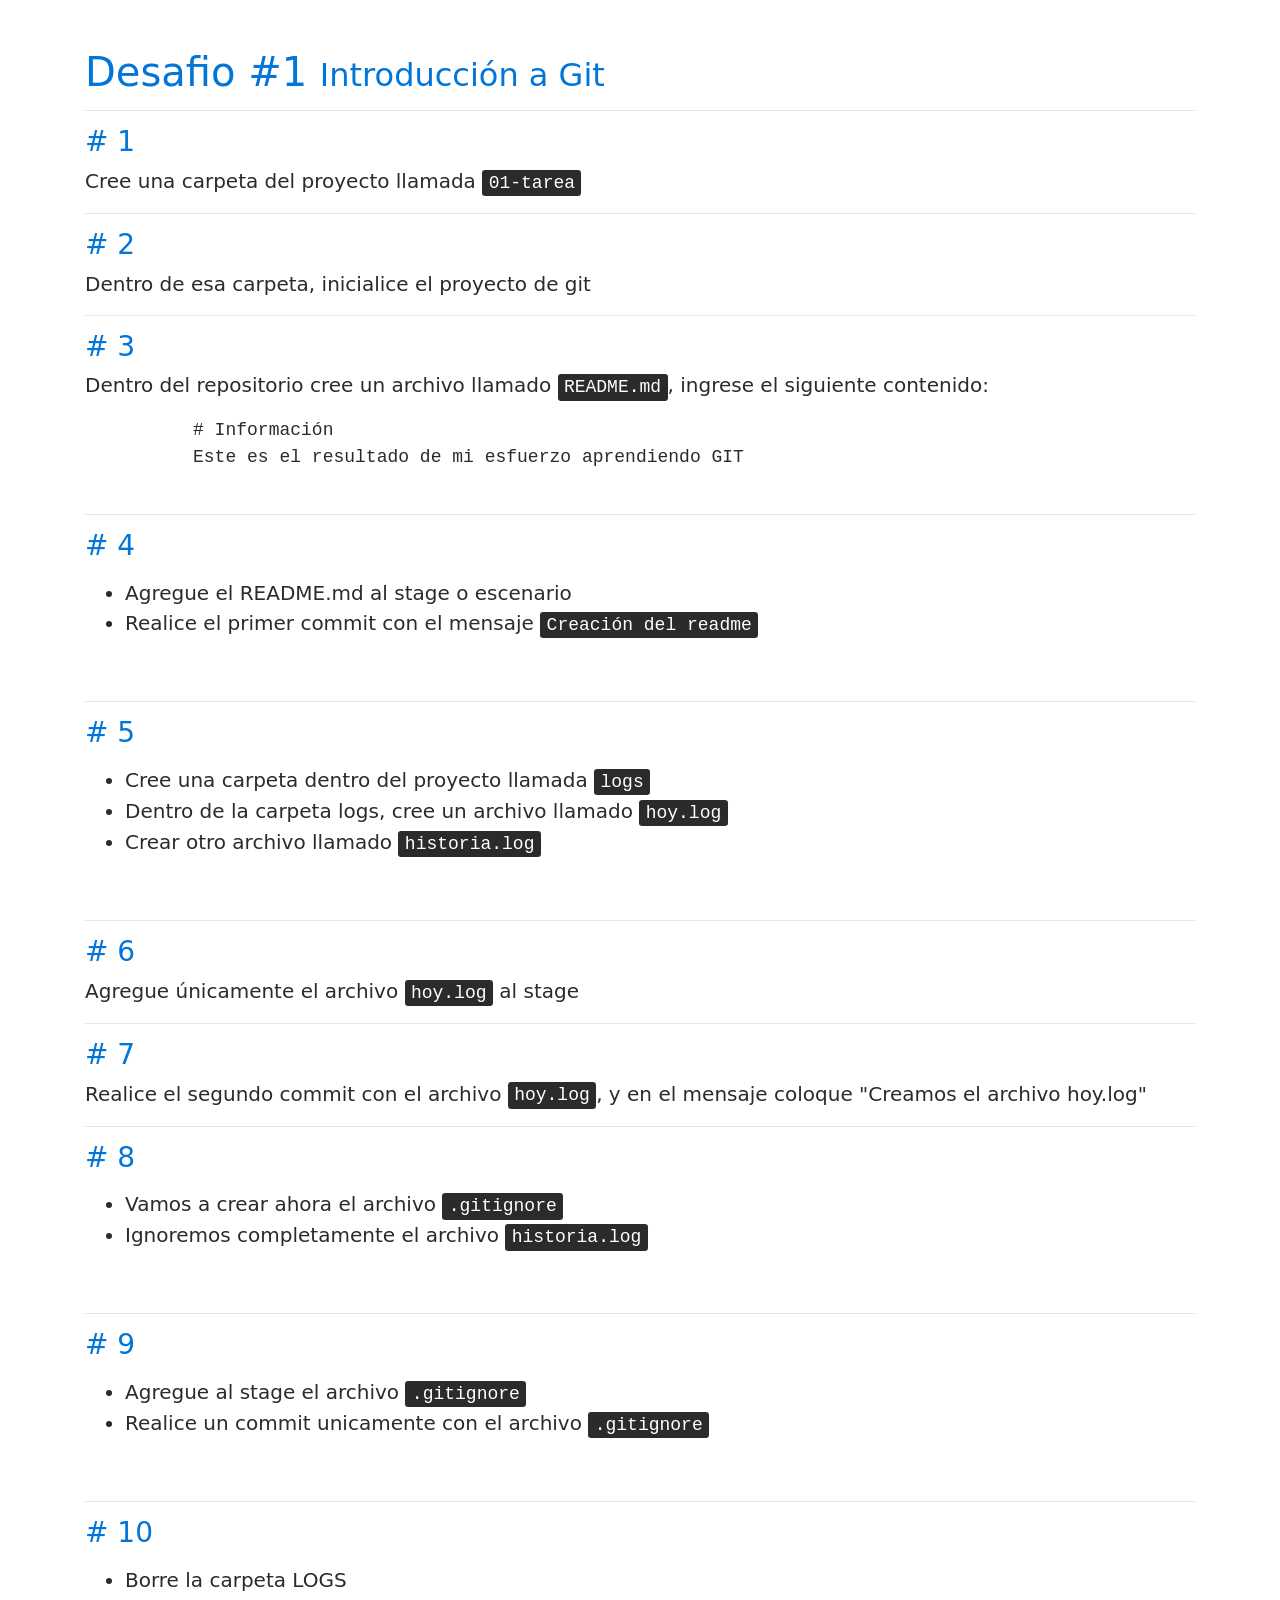
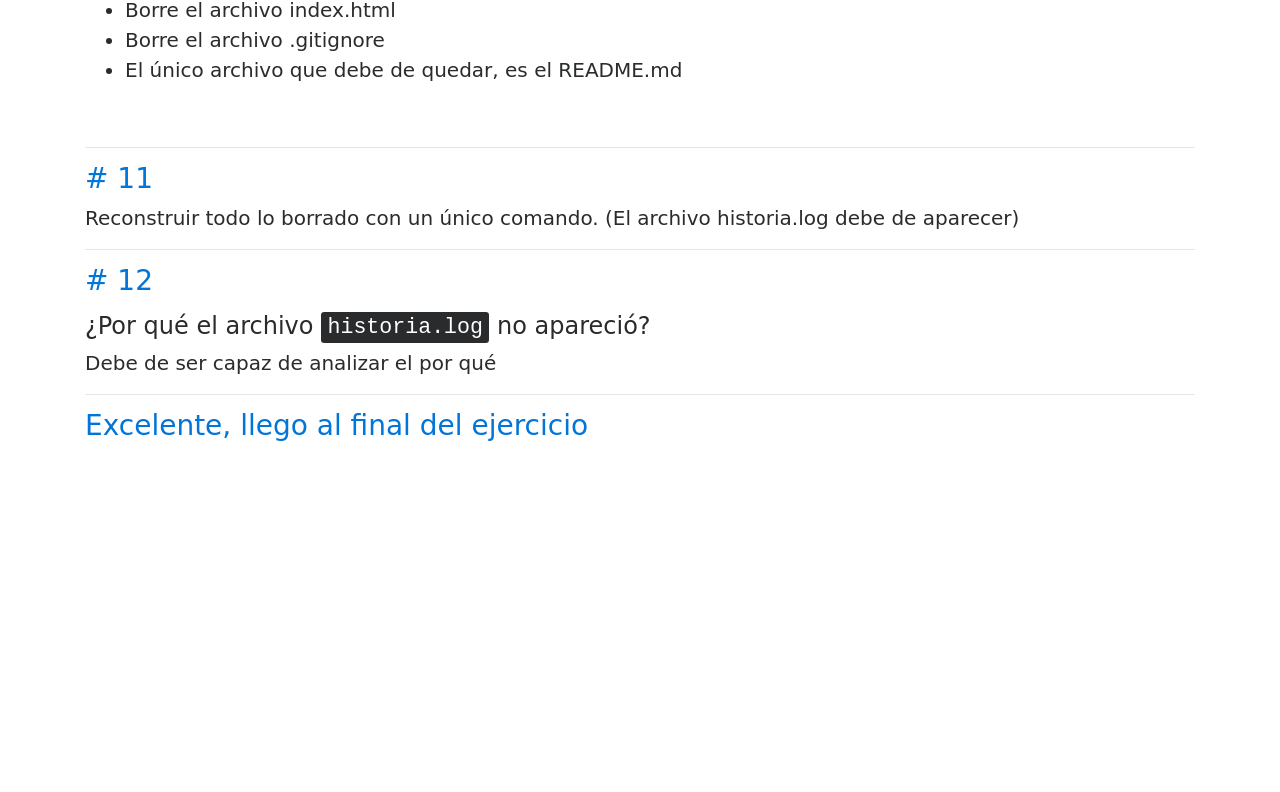
==== 02/index.html @ e8dbd86b "Init Bootcamp-1-Challenge" ====
<!DOCTYPE html>
<html>
  <head>
    <meta charset="utf-8">
    <meta name="viewport" content="width=device-width, initial-scale=1.0">

    <title>Desafio1 de Git - Rossana RoxsRoss</title>

    <link rel="stylesheet" href="assets/bootstrap.min.css">
    <link rel="stylesheet" href="assets/estilo.css">

  </head>
  <body>

    <div class="container main-container">
      <h1>Desafio #1 <small>Introducción a Git</small></h1>
      <hr>
      <h3># 1</h3>
      <p>
        Cree una carpeta del proyecto llamada
        <kbd>01-tarea</kbd>
      </p>
      <hr>


      <h3># 2</h3>
      <p>
        Dentro de esa carpeta, inicialice el proyecto de git
      </p>
      <hr>


      <h3># 3</h3>
      <p>
        Dentro del repositorio cree un archivo llamado <kbd>README.md</kbd>, ingrese el siguiente contenido:
        <br>
        <pre>
          # Información
          Este es el resultado de mi esfuerzo aprendiendo GIT
        </pre>
      <hr>

      <h3># 4</h3>
      <p>
        <ul>
          <li>Agregue el README.md al stage o escenario</li>
          <li>Realice el primer commit con el mensaje <kbd>Creación del readme</kbd></li>
        </ul>
        <br>
      <hr>


      <h3># 5</h3>
      <p>
        <ul>
          <li>Cree una carpeta dentro del proyecto llamada <kbd>logs</kbd></li>
          <li>Dentro de la carpeta logs, cree un archivo llamado <kbd>hoy.log</kbd></li>
          <li>Crear otro archivo llamado <kbd>historia.log</kbd></li>
        </ul>
        <br>
      <hr>

      <h3># 6</h3>
      <p>
        Agregue únicamente el archivo <kbd>hoy.log</kbd> al stage
        <br>
      <hr>


      <h3># 7</h3>
      <p>
        Realice el segundo commit con el archivo <kbd>hoy.log</kbd>, y en el mensaje coloque "Creamos el archivo hoy.log"
        <br>
      <hr>



      <h3># 8</h3>
      <p>
        <ul>
          <li>Vamos a crear ahora el archivo <kbd>.gitignore</kbd></li>
          <li>Ignoremos completamente el archivo <kbd>historia.log</kbd></li>
        </ul>

        <br>
      <hr>

      <h3># 9</h3>
      <p>
        <ul>
          <li>Agregue al stage el archivo <kbd>.gitignore</kbd></li>
          <li>Realice un commit unicamente con el archivo <kbd>.gitignore</kbd></li>
        </ul>
        <br>
      <hr>

      <h3># 10</h3>
      <p>
        <ul>
          <li>Borre la carpeta LOGS</li>
          <li>Borre el archivo index.html</li>
          <li>Borre el archivo .gitignore</li>
          <li>El único archivo que debe de quedar, es el README.md</li>
        </ul>
        <br>
      <hr>

      <h3># 11</h3>
      <p>
        Reconstruir todo lo borrado con un único comando. (El archivo historia.log debe de aparecer)
        <br>
      <hr>

      <h3># 12</h3>
      <p>
        <h4>¿Por qué el archivo <kbd>historia.log</kbd> no apareció?</h4>
        Debe de ser capaz de analizar el por qué
        <br>
      <hr>

      <h3>Excelente, llego al final del ejercicio</h3>

    </div>

    <script src="assets/jquery.min.js" charset="utf-8"></script>
    <script src="assets/app.js" charset="utf-8"></script>

  </body>
</html>
---- 02/assets/estilo.css ----
body{
  font-size: 20px;
  margin-bottom: 350px;
}

h1,h2,h3{
  color: #0275d8;
}

.main-container{
  margin-top: 50px;
}

.solucion{
  display: none;
}

img{
  margin-bottom: 20px;
}
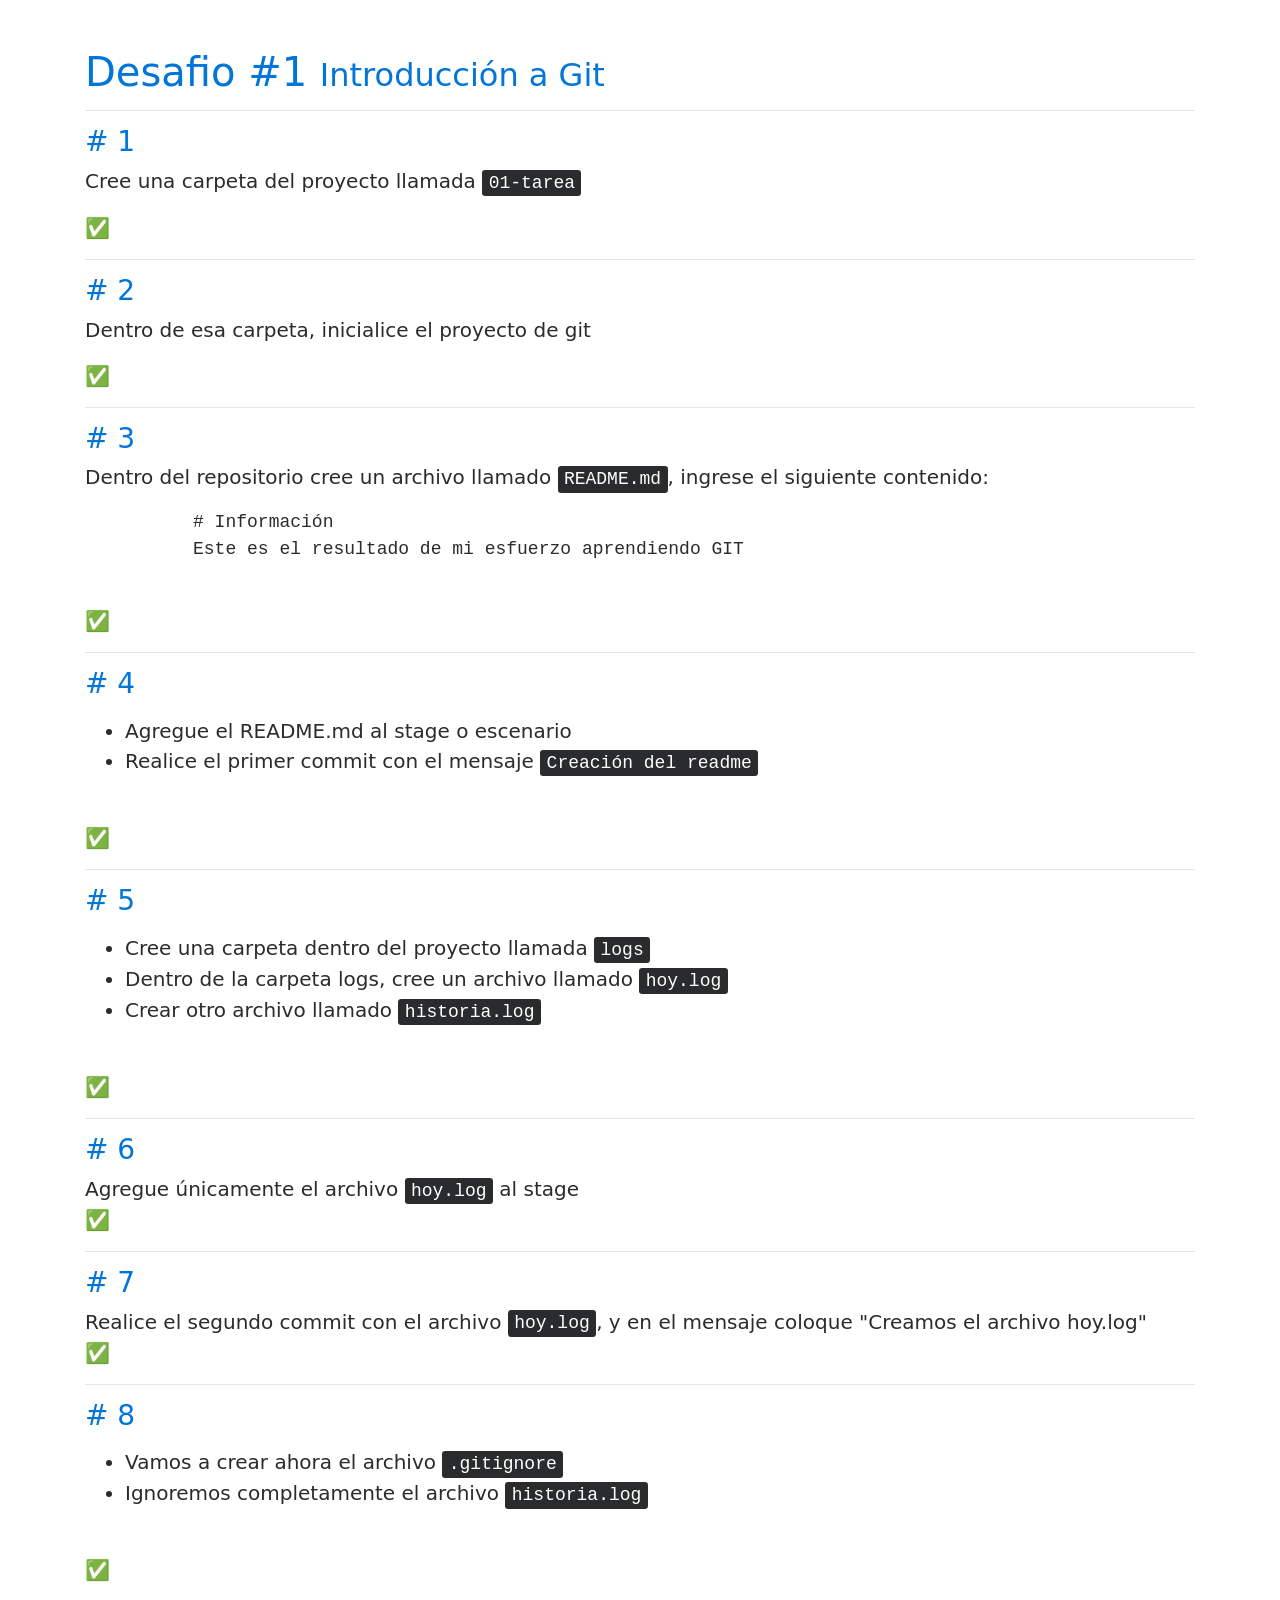
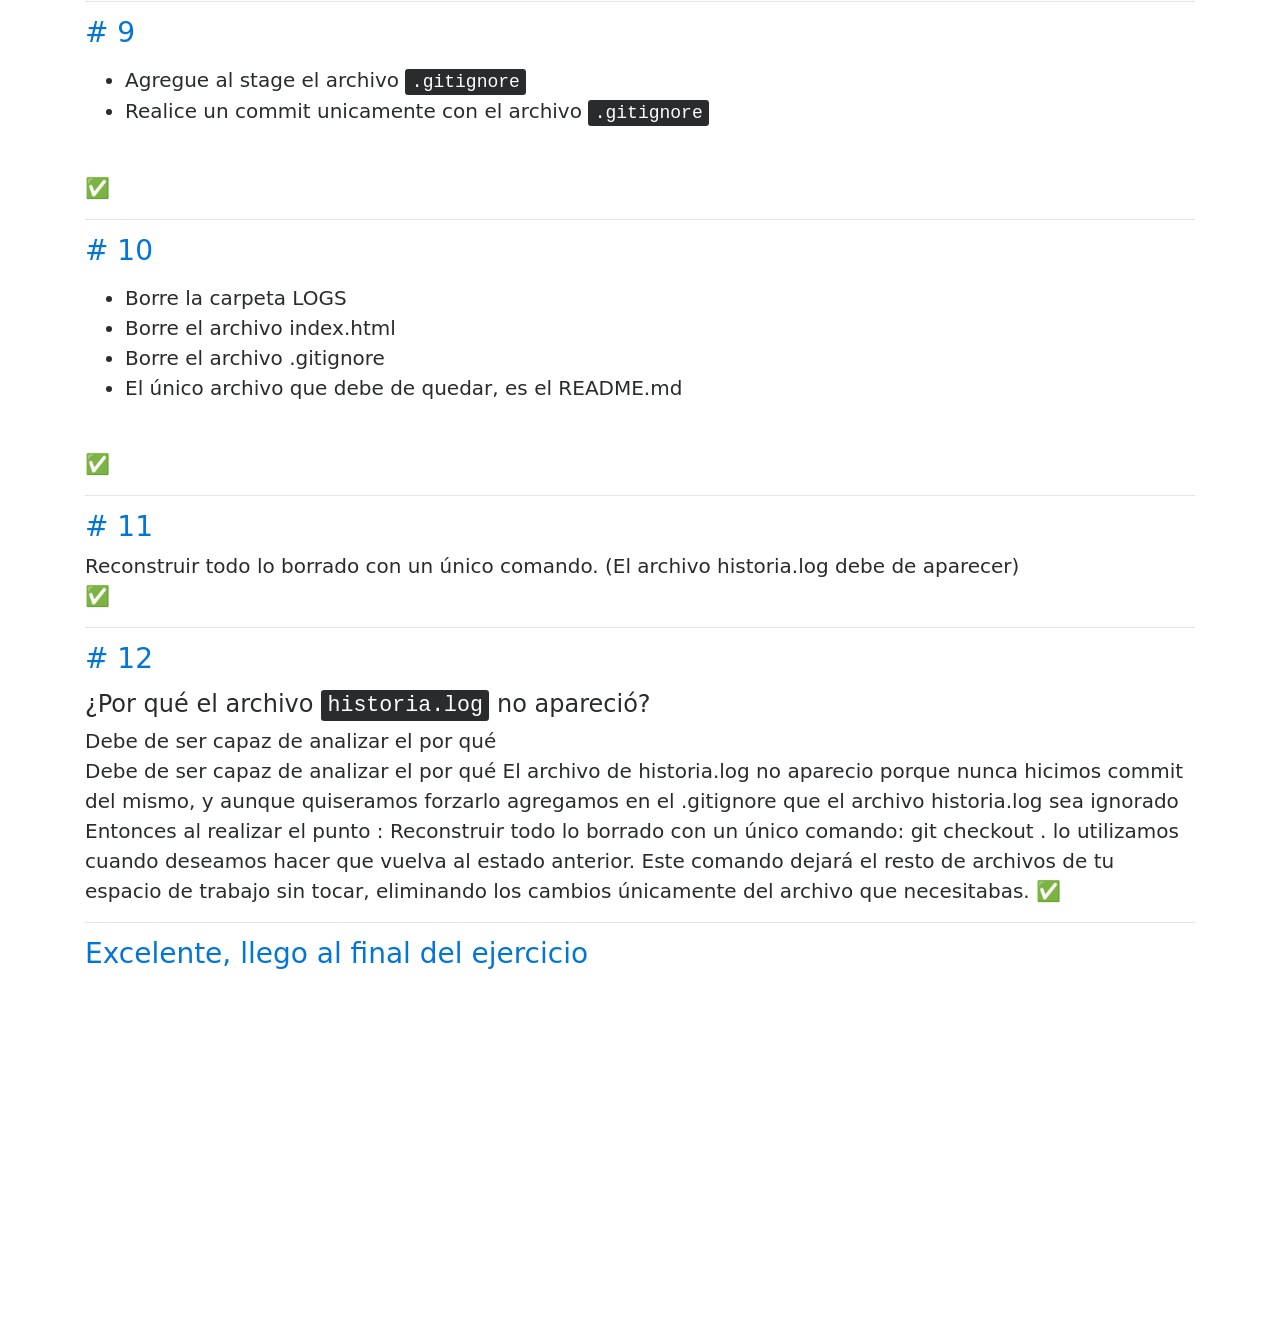
==== commit 61472027: "Listo ejercicio dos" ====
--- a/02/index.html
+++ b/02/index.html
@@ -20,6 +20,7 @@
         Cree una carpeta del proyecto llamada
         <kbd>01-tarea</kbd>
       </p>
+      ✅
       <hr>
 
 
@@ -27,6 +28,7 @@
       <p>
         Dentro de esa carpeta, inicialice el proyecto de git
       </p>
+      ✅
       <hr>
 
 
@@ -38,6 +40,7 @@
           # Información
           Este es el resultado de mi esfuerzo aprendiendo GIT
         </pre>
+        ✅
       <hr>
 
       <h3># 4</h3>
@@ -47,6 +50,7 @@
           <li>Realice el primer commit con el mensaje <kbd>Creación del readme</kbd></li>
         </ul>
         <br>
+        ✅
       <hr>
 
 
@@ -58,12 +62,14 @@
           <li>Crear otro archivo llamado <kbd>historia.log</kbd></li>
         </ul>
         <br>
+        ✅
       <hr>
 
       <h3># 6</h3>
       <p>
         Agregue únicamente el archivo <kbd>hoy.log</kbd> al stage
         <br>
+        ✅
       <hr>
 
 
@@ -71,6 +77,7 @@
       <p>
         Realice el segundo commit con el archivo <kbd>hoy.log</kbd>, y en el mensaje coloque "Creamos el archivo hoy.log"
         <br>
+        ✅
       <hr>
 
 
@@ -83,6 +90,7 @@
         </ul>
 
         <br>
+        ✅
       <hr>
 
       <h3># 9</h3>
@@ -92,6 +100,7 @@
           <li>Realice un commit unicamente con el archivo <kbd>.gitignore</kbd></li>
         </ul>
         <br>
+        ✅
       <hr>
 
       <h3># 10</h3>
@@ -103,12 +112,14 @@
           <li>El único archivo que debe de quedar, es el README.md</li>
         </ul>
         <br>
+        ✅
       <hr>
 
       <h3># 11</h3>
       <p>
         Reconstruir todo lo borrado con un único comando. (El archivo historia.log debe de aparecer)
         <br>
+        ✅  
       <hr>
 
       <h3># 12</h3>
@@ -116,6 +127,12 @@
         <h4>¿Por qué el archivo <kbd>historia.log</kbd> no apareció?</h4>
         Debe de ser capaz de analizar el por qué
         <br>
+        Debe de ser capaz de analizar el por qué El archivo de historia.log no aparecio porque nunca hicimos commit del mismo, 
+        y aunque quiseramos forzarlo agregamos en el .gitignore que el archivo historia.log sea ignorado Entonces al realizar el punto : 
+        Reconstruir todo lo borrado con un único comando: git checkout .  lo utilizamos cuando deseamos hacer que vuelva al estado anterior. 
+        Este comando dejará el resto de archivos de tu espacio de trabajo sin tocar, eliminando los cambios únicamente del archivo que necesitabas.
+
+      ✅
       <hr>
 
       <h3>Excelente, llego al final del ejercicio</h3>
